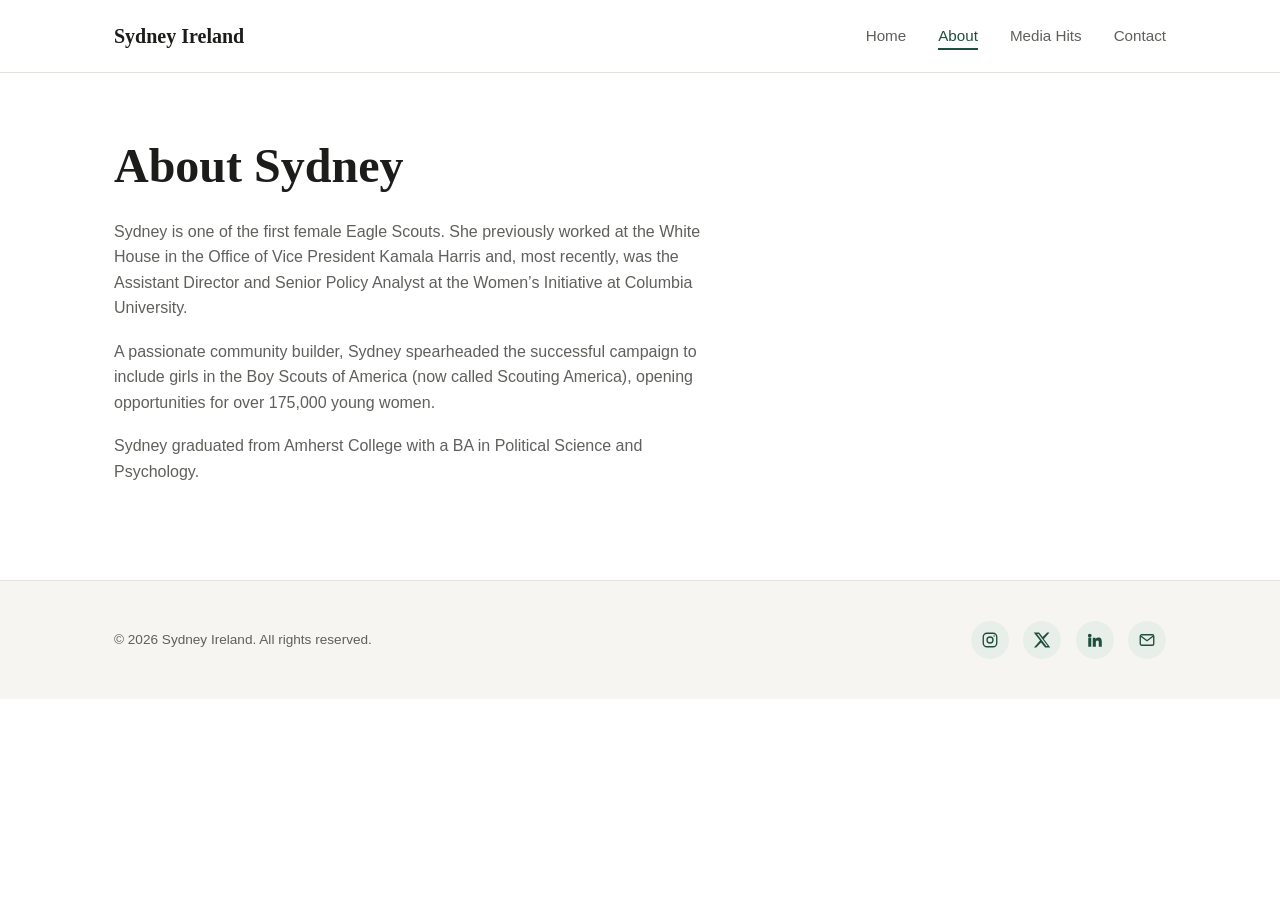
==== about.html @ 196ba007 "Initial commit: personal site with Home, About, Media Hits, Contact Co-Authored-By: Claude Sonnet 5 " ====
<!DOCTYPE html>
<html lang="en">
<head>
  <meta charset="UTF-8" />
  <meta name="viewport" content="width=device-width, initial-scale=1.0" />
  <title>About &mdash; Sydney Ireland</title>
  <meta name="description" content="About Sydney Ireland — first female Eagle Scout, former White House and Columbia University staffer, and advocate who led the campaign to open Scouting America to girls." />
  <link rel="stylesheet" href="assets/css/style.css" />
</head>
<body>
  <a class="skip-link" href="#main">Skip to content</a>

  <header class="site-header">
    <div class="container">
      <a class="site-logo" href="index.html">Sydney Ireland</a>
      <button class="nav-toggle" aria-label="Toggle navigation" aria-expanded="false">
        <svg viewBox="0 0 24 24" fill="none" stroke="currentColor" stroke-width="2" stroke-linecap="round">
          <line x1="3" y1="6" x2="21" y2="6"/><line x1="3" y1="12" x2="21" y2="12"/><line x1="3" y1="18" x2="21" y2="18"/>
        </svg>
      </button>
      <nav class="main-nav" aria-label="Primary">
        <ul>
          <li><a href="index.html">Home</a></li>
          <li><a href="about.html" aria-current="page">About</a></li>
          <li><a href="media.html">Media Hits</a></li>
          <li><a href="contact.html">Contact</a></li>
        </ul>
      </nav>
    </div>
  </header>

  <main id="main">
    <section class="page-section">
      <div class="container">
        <h1>About Sydney</h1>
        <div class="prose" style="margin-top: 1.5rem;">
          <p>
            Sydney is one of the first female Eagle Scouts. She previously worked at the
            White House in the Office of Vice President Kamala Harris and, most recently,
            was the Assistant Director and Senior Policy Analyst at the Women&rsquo;s
            Initiative at Columbia University.
          </p>
          <p>
            A passionate community builder, Sydney spearheaded the successful campaign to
            include girls in the Boy Scouts of America (now called Scouting America),
            opening opportunities for over 175,000 young women.
          </p>
          <p>
            Sydney graduated from Amherst College with a BA in Political Science and
            Psychology.
          </p>
        </div>
      </div>
    </section>
  </main>

  <footer class="site-footer">
    <div class="container">
      <p class="footer-meta">&copy; 2026 Sydney Ireland. All rights reserved.</p>
      <ul class="social-list">
        <li>
          <a href="https://www.instagram.com/sydneyireland/" target="_blank" rel="noopener noreferrer" aria-label="Instagram">
            <svg viewBox="0 0 24 24" fill="none" stroke="currentColor" stroke-width="1.8"><rect x="3" y="3" width="18" height="18" rx="5"/><circle cx="12" cy="12" r="4"/><circle cx="17.5" cy="6.5" r="1" fill="currentColor" stroke="none"/></svg>
          </a>
        </li>
        <li>
          <a href="https://x.com/sydneybireland" target="_blank" rel="noopener noreferrer" aria-label="X (Twitter)">
            <svg viewBox="0 0 24 24" fill="currentColor"><path d="M18.9 2H22l-7.6 8.7L23 22h-6.9l-5.4-6.7L4.4 22H1.3l8.1-9.3L1 2h7.1l4.9 6.1L18.9 2zm-1.2 18h1.9L7.4 4H5.4l12.3 16z"/></svg>
          </a>
        </li>
        <li>
          <a href="https://www.linkedin.com/in/sydneybireland/" target="_blank" rel="noopener noreferrer" aria-label="LinkedIn">
            <svg viewBox="0 0 24 24" fill="currentColor"><path d="M4.98 3.5a2.5 2.5 0 1 1 0 5 2.5 2.5 0 0 1 0-5zM3 9h4v12H3zM9 9h3.6v1.7h.05c.5-.9 1.8-1.9 3.7-1.9 4 0 4.7 2.5 4.7 5.8V21h-4v-5.4c0-1.3 0-2.9-1.8-2.9-1.8 0-2.1 1.4-2.1 2.8V21H9z"/></svg>
          </a>
        </li>
        <li>
          <a href="mailto:sydneyirelandnyc@gmail.com" aria-label="Email">
            <svg viewBox="0 0 24 24" fill="none" stroke="currentColor" stroke-width="1.8"><rect x="3" y="5" width="18" height="14" rx="2"/><path d="m4 7 8 6 8-6"/></svg>
          </a>
        </li>
      </ul>
    </div>
  </footer>

  <script src="assets/js/media-data.js"></script>
  <script src="assets/js/main.js"></script>
</body>
</html>
---- assets/css/style.css ----
/* ---------- Reset & base ---------- */
*,
*::before,
*::after {
  box-sizing: border-box;
}

html,
body,
h1,
h2,
h3,
p,
figure,
ul,
form {
  margin: 0;
}

ul {
  padding: 0;
  list-style: none;
}

img,
svg {
  display: block;
  max-width: 100%;
}

a {
  color: inherit;
}

/* ---------- Design tokens ---------- */
:root {
  --font-heading: Georgia, "Iowan Old Style", "Palatino Linotype", serif;
  --font-body: -apple-system, BlinkMacSystemFont, "Segoe UI", Roboto, Helvetica, Arial, sans-serif;

  --color-bg: #ffffff;
  --color-bg-alt: #f6f5f1;
  --color-text: #1c1c1a;
  --color-text-muted: #5f5f5b;
  --color-accent: #1f4e3d;
  --color-accent-dark: #163a2d;
  --color-accent-light: #e8efe9;
  --color-border: #e3e1db;

  --max-width: 1100px;
  --radius: 10px;
  --shadow: 0 4px 16px rgba(0, 0, 0, 0.06);
}

body {
  font-family: var(--font-body);
  color: var(--color-text);
  background: var(--color-bg);
  line-height: 1.6;
  -webkit-font-smoothing: antialiased;
}

h1,
h2,
h3 {
  font-family: var(--font-heading);
  line-height: 1.2;
  color: var(--color-text);
}

h1 {
  font-size: clamp(2.1rem, 4vw, 3rem);
}

h2 {
  font-size: clamp(1.5rem, 3vw, 2rem);
  margin-bottom: 1rem;
}

p {
  color: var(--color-text-muted);
}

.skip-link {
  position: absolute;
  left: -999px;
  top: auto;
  background: var(--color-accent);
  color: #fff;
  padding: 0.75rem 1.25rem;
  z-index: 1000;
  border-radius: 0 0 var(--radius) 0;
}

.skip-link:focus {
  left: 0;
  top: 0;
}

:focus-visible {
  outline: 2px solid var(--color-accent);
  outline-offset: 2px;
}

.container {
  max-width: var(--max-width);
  margin: 0 auto;
  padding: 0 1.5rem;
}

/* ---------- Header / nav ---------- */
.site-header {
  position: sticky;
  top: 0;
  z-index: 100;
  background: rgba(255, 255, 255, 0.92);
  backdrop-filter: saturate(180%) blur(10px);
  border-bottom: 1px solid var(--color-border);
}

.site-header .container {
  display: flex;
  align-items: center;
  justify-content: space-between;
  height: 72px;
}

.site-logo {
  font-family: var(--font-heading);
  font-size: 1.25rem;
  font-weight: 700;
  text-decoration: none;
  color: var(--color-text);
}

.nav-toggle {
  display: none;
  background: none;
  border: none;
  cursor: pointer;
  padding: 0.5rem;
  color: var(--color-text);
}

.nav-toggle svg {
  width: 26px;
  height: 26px;
}

.main-nav ul {
  display: flex;
  gap: 2rem;
}

.main-nav a {
  text-decoration: none;
  font-size: 0.95rem;
  font-weight: 500;
  color: var(--color-text-muted);
  padding: 0.25rem 0;
  border-bottom: 2px solid transparent;
  transition: color 0.15s ease, border-color 0.15s ease;
}

.main-nav a:hover,
.main-nav a:focus-visible {
  color: var(--color-accent);
}

.main-nav a[aria-current="page"] {
  color: var(--color-accent);
  border-bottom-color: var(--color-accent);
}

@media (max-width: 720px) {
  .nav-toggle {
    display: inline-flex;
  }

  .main-nav {
    position: absolute;
    top: 72px;
    left: 0;
    right: 0;
    background: var(--color-bg);
    border-bottom: 1px solid var(--color-border);
    max-height: 0;
    overflow: hidden;
    transition: max-height 0.25s ease;
  }

  .main-nav.is-open {
    max-height: 320px;
  }

  .main-nav ul {
    flex-direction: column;
    gap: 0;
    padding: 0.5rem 1.5rem 1.5rem;
  }

  .main-nav li {
    border-top: 1px solid var(--color-border);
  }

  .main-nav a {
    display: block;
    padding: 0.9rem 0;
  }
}

/* ---------- Buttons ---------- */
.btn {
  display: inline-block;
  font-weight: 600;
  font-size: 0.95rem;
  text-decoration: none;
  padding: 0.8rem 1.6rem;
  border-radius: 999px;
  transition: transform 0.15s ease, background 0.15s ease, color 0.15s ease;
}

.btn-primary {
  background: var(--color-accent);
  color: #fff;
}

.btn-primary:hover {
  background: var(--color-accent-dark);
}

.btn-secondary {
  background: transparent;
  color: var(--color-accent);
  border: 1.5px solid var(--color-accent);
}

.btn-secondary:hover {
  background: var(--color-accent-light);
}

.btn-row {
  display: flex;
  flex-wrap: wrap;
  gap: 0.9rem;
  margin-top: 2rem;
}

/* ---------- Hero (Home) ---------- */
.hero {
  padding: 5rem 0 4.5rem;
}

.hero .container {
  display: flex;
  align-items: center;
  gap: 3.5rem;
}

.hero-headshot {
  flex: 0 0 auto;
  width: 200px;
  height: 200px;
  border-radius: 50%;
  overflow: hidden;
  box-shadow: var(--shadow);
}

.hero-headshot img {
  width: 100%;
  height: 100%;
  object-fit: cover;
}

.hero-text {
  flex: 1 1 auto;
  min-width: 260px;
}

.hero-eyebrow {
  text-transform: uppercase;
  letter-spacing: 0.08em;
  font-size: 0.8rem;
  font-weight: 700;
  color: var(--color-accent);
  margin-bottom: 0.75rem;
  display: block;
}

.hero-text p {
  font-size: 1.1rem;
  max-width: 55ch;
  margin-top: 1rem;
}

@media (max-width: 640px) {
  .hero .container {
    flex-direction: column;
    text-align: center;
    gap: 2rem;
  }

  .hero-text p {
    margin-left: auto;
    margin-right: auto;
  }

  .btn-row {
    justify-content: center;
  }
}

/* ---------- Generic page section ---------- */
.page-section {
  padding: 4rem 0;
}

.page-section.alt {
  background: var(--color-bg-alt);
}

.section-intro {
  max-width: 65ch;
  margin-bottom: 2.5rem;
}

.prose p + p {
  margin-top: 1.1rem;
}

.prose {
  max-width: 68ch;
}

/* ---------- Media Hits ---------- */
.media-grid {
  display: grid;
  grid-template-columns: repeat(auto-fill, minmax(340px, 1fr));
  gap: 1.75rem;
}

.media-card {
  background: var(--color-bg);
  border: 1px solid var(--color-border);
  border-radius: var(--radius);
  padding: 1.75rem;
  display: flex;
  flex-direction: column;
  gap: 0.6rem;
  transition: box-shadow 0.15s ease, transform 0.15s ease;
}

.media-card:hover {
  box-shadow: var(--shadow);
  transform: translateY(-2px);
}

.media-embed {
  position: relative;
  width: 100%;
  aspect-ratio: 16 / 9;
  border-radius: 8px;
  overflow: hidden;
  background: #000;
  margin-bottom: 0.4rem;
}

.media-embed iframe {
  position: absolute;
  inset: 0;
  width: 100%;
  height: 100%;
  border: 0;
}

.media-embed.is-audio {
  aspect-ratio: auto;
  height: 152px;
  background: transparent;
}

.media-card .media-pub {
  font-size: 0.8rem;
  font-weight: 700;
  text-transform: uppercase;
  letter-spacing: 0.05em;
  color: var(--color-accent);
}

.media-card h3 {
  font-size: 1.15rem;
}

.media-card .media-date {
  font-size: 0.85rem;
  color: var(--color-text-muted);
}

.media-card .media-excerpt {
  font-size: 0.95rem;
  color: var(--color-text-muted);
  flex: 1 1 auto;
}

.media-card .media-link {
  font-weight: 600;
  font-size: 0.9rem;
  color: var(--color-accent);
  text-decoration: none;
  margin-top: 0.5rem;
}

.media-card .media-link:hover {
  text-decoration: underline;
}

.media-empty {
  border: 1px dashed var(--color-border);
  border-radius: var(--radius);
  padding: 3rem 2rem;
  text-align: center;
  color: var(--color-text-muted);
}

/* ---------- Contact ---------- */
.contact-direct {
  background: var(--color-bg-alt);
  border-radius: var(--radius);
  padding: 2.5rem;
  max-width: 420px;
  margin: 0 auto;
}

.contact-direct h3 {
  font-size: 1.05rem;
  margin-bottom: 0.75rem;
}

.contact-email {
  display: inline-flex;
  align-items: center;
  gap: 0.5rem;
  font-weight: 600;
  color: var(--color-accent);
  text-decoration: none;
  word-break: break-all;
}

.contact-email:hover {
  text-decoration: underline;
}

.contact-direct .social-list {
  margin-top: 1.5rem;
}

/* ---------- Social icons ---------- */
.social-list {
  display: flex;
  gap: 0.9rem;
}

.social-list a {
  display: inline-flex;
  align-items: center;
  justify-content: center;
  width: 38px;
  height: 38px;
  border-radius: 50%;
  background: var(--color-accent-light);
  color: var(--color-accent);
  transition: background 0.15s ease, color 0.15s ease;
}

.social-list a:hover {
  background: var(--color-accent);
  color: #fff;
}

.social-list svg {
  width: 18px;
  height: 18px;
}

/* ---------- Footer ---------- */
.site-footer {
  border-top: 1px solid var(--color-border);
  background: var(--color-bg-alt);
  padding: 2.5rem 0;
  margin-top: 2rem;
}

.site-footer .container {
  display: flex;
  flex-wrap: wrap;
  align-items: center;
  justify-content: space-between;
  gap: 1.5rem;
}

.footer-meta {
  font-size: 0.85rem;
  color: var(--color-text-muted);
}

.footer-meta a {
  color: var(--color-text-muted);
  text-decoration: underline;
}
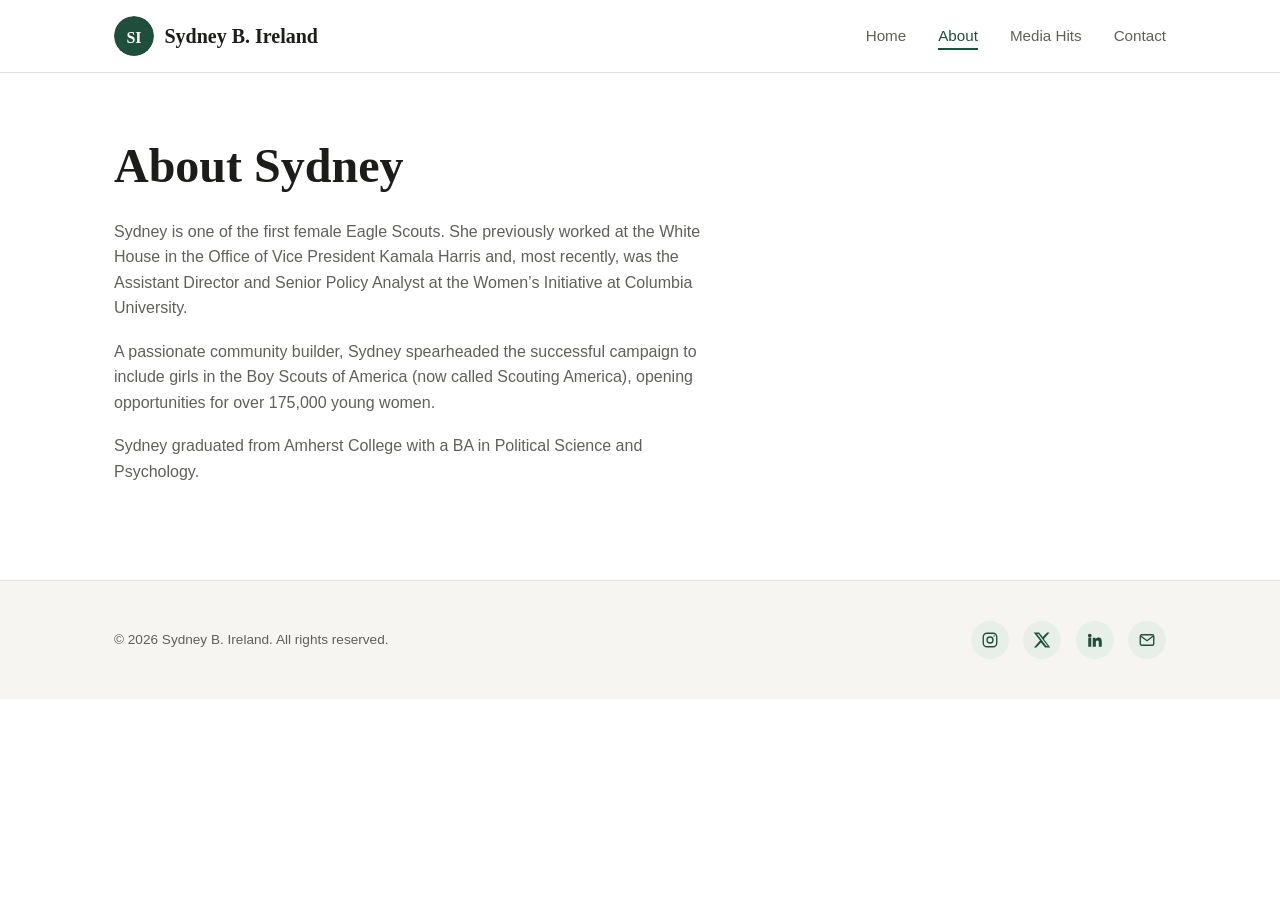
==== commit 098625c7: "Add SI monogram logo and update name to Sydney B. Ireland Adds a circular "SI" badge to the header l" ====
--- a/about.html
+++ b/about.html
@@ -3,8 +3,8 @@
 <head>
   <meta charset="UTF-8" />
   <meta name="viewport" content="width=device-width, initial-scale=1.0" />
-  <title>About &mdash; Sydney Ireland</title>
-  <meta name="description" content="About Sydney Ireland — first female Eagle Scout, former White House and Columbia University staffer, and advocate who led the campaign to open Scouting America to girls." />
+  <title>About &mdash; Sydney B. Ireland</title>
+  <meta name="description" content="About Sydney B. Ireland — first female Eagle Scout, former White House and Columbia University staffer, and advocate who led the campaign to open Scouting America to girls." />
   <link rel="stylesheet" href="assets/css/style.css" />
 </head>
 <body>
@@ -12,7 +12,13 @@
 
   <header class="site-header">
     <div class="container">
-      <a class="site-logo" href="index.html">Sydney Ireland</a>
+      <a class="site-logo" href="index.html">
+        <svg class="logo-mark" viewBox="0 0 40 40" aria-hidden="true">
+          <circle cx="20" cy="20" r="20"/>
+          <text x="20" y="27" text-anchor="middle" font-size="16" font-weight="700">SI</text>
+        </svg>
+        <span class="site-logo-text">Sydney B. Ireland</span>
+      </a>
       <button class="nav-toggle" aria-label="Toggle navigation" aria-expanded="false">
         <svg viewBox="0 0 24 24" fill="none" stroke="currentColor" stroke-width="2" stroke-linecap="round">
           <line x1="3" y1="6" x2="21" y2="6"/><line x1="3" y1="12" x2="21" y2="12"/><line x1="3" y1="18" x2="21" y2="18"/>
@@ -56,7 +62,7 @@
 
   <footer class="site-footer">
     <div class="container">
-      <p class="footer-meta">&copy; 2026 Sydney Ireland. All rights reserved.</p>
+      <p class="footer-meta">&copy; 2026 Sydney B. Ireland. All rights reserved.</p>
       <ul class="social-list">
         <li>
           <a href="https://www.instagram.com/sydneyireland/" target="_blank" rel="noopener noreferrer" aria-label="Instagram">
--- a/assets/css/style.css
+++ b/assets/css/style.css
@@ -125,11 +125,36 @@
 }
 
 .site-logo {
+  display: flex;
+  align-items: center;
+  gap: 0.65rem;
   font-family: var(--font-heading);
   font-size: 1.25rem;
   font-weight: 700;
   text-decoration: none;
   color: var(--color-text);
+}
+
+.logo-mark {
+  flex: 0 0 auto;
+  width: 40px;
+  height: 40px;
+  border-radius: 50%;
+}
+
+.logo-mark circle {
+  fill: var(--color-accent);
+}
+
+.logo-mark text {
+  fill: #fff;
+  font-family: var(--font-heading);
+}
+
+@media (max-width: 400px) {
+  .site-logo-text {
+    display: none;
+  }
 }
 
 .nav-toggle {
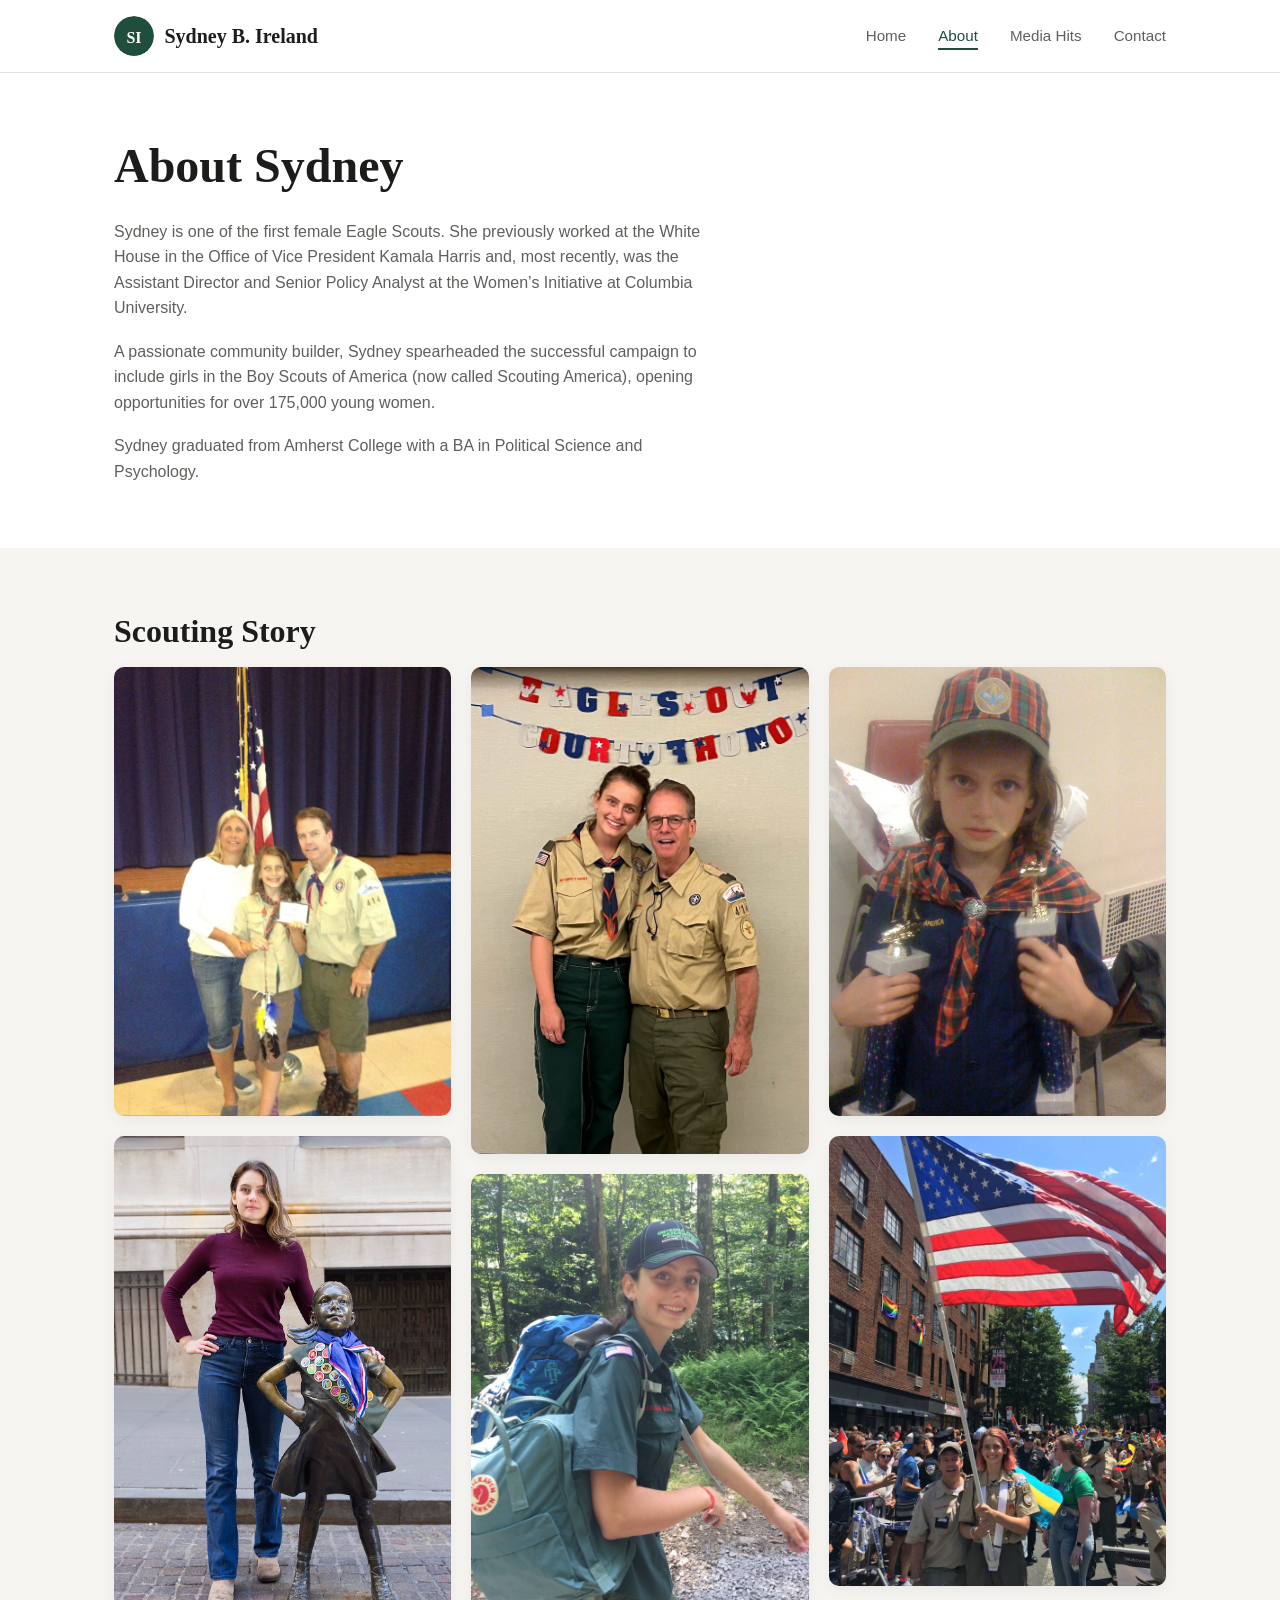
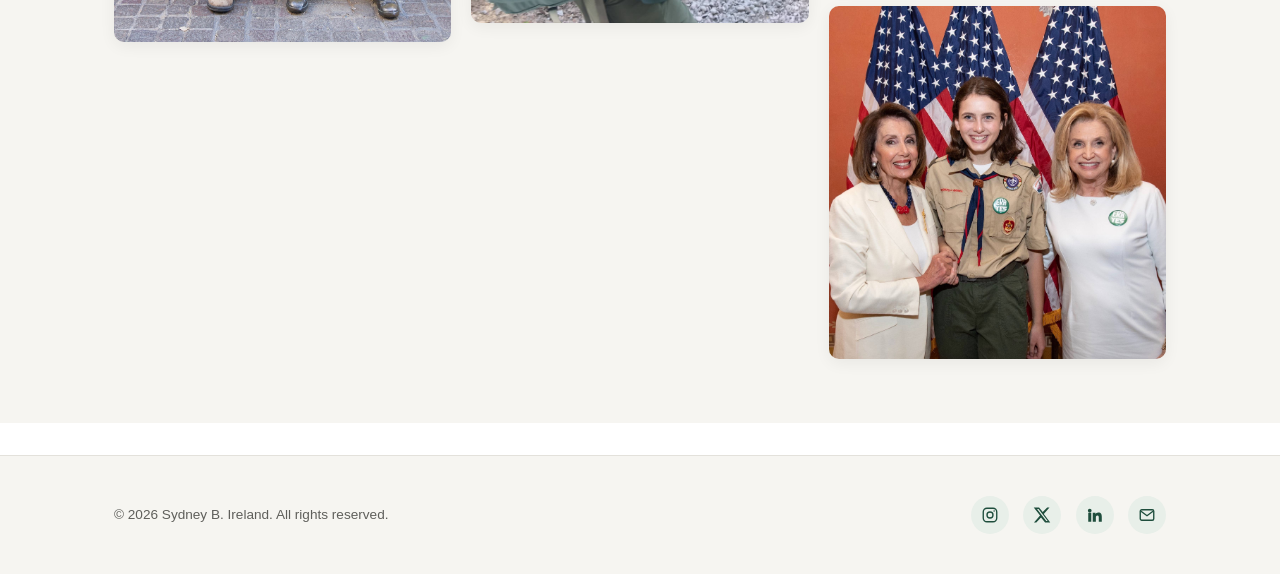
==== commit 5db7c05e: "Add Scouting Story photo gallery to About page Adds a masonry-style gallery section with photos span" ====
--- a/about.html
+++ b/about.html
@@ -5,7 +5,18 @@
   <meta name="viewport" content="width=device-width, initial-scale=1.0" />
   <title>About &mdash; Sydney B. Ireland</title>
   <meta name="description" content="About Sydney B. Ireland — first female Eagle Scout, former White House and Columbia University staffer, and advocate who led the campaign to open Scouting America to girls." />
+  <link rel="icon" type="image/svg+xml" href="assets/img/favicon.svg" />
   <link rel="stylesheet" href="assets/css/style.css" />
+
+  <meta property="og:type" content="profile" />
+  <meta property="og:title" content="About — Sydney B. Ireland" />
+  <meta property="og:description" content="About Sydney B. Ireland — first female Eagle Scout, former White House and Columbia University staffer, and advocate who led the campaign to open Scouting America to girls." />
+  <meta property="og:url" content="https://sydneyirelandnyc.github.io/sydneyireland.com/about.html" />
+  <meta property="og:image" content="https://sydneyirelandnyc.github.io/sydneyireland.com/assets/img/headshot.jpg" />
+  <meta name="twitter:card" content="summary_large_image" />
+  <meta name="twitter:title" content="About — Sydney B. Ireland" />
+  <meta name="twitter:description" content="About Sydney B. Ireland — first female Eagle Scout, former White House and Columbia University staffer, and advocate who led the campaign to open Scouting America to girls." />
+  <meta name="twitter:image" content="https://sydneyirelandnyc.github.io/sydneyireland.com/assets/img/headshot.jpg" />
 </head>
 <body>
   <a class="skip-link" href="#main">Skip to content</a>
@@ -58,6 +69,21 @@
         </div>
       </div>
     </section>
+
+    <section class="page-section alt">
+      <div class="container">
+        <h2>Scouting Story</h2>
+        <div class="scouting-gallery">
+          <img src="assets/img/scouting/scouting-01.jpg" alt="Sydney as a young scout at an award ceremony with two adults" loading="lazy" />
+          <img src="assets/img/scouting/scouting-02.jpg" alt="Sydney standing beside the Fearless Girl statue, wearing a scout sash of merit badges" loading="lazy" />
+          <img src="assets/img/scouting/scouting-03.jpg" alt="Sydney and a scout leader at an Eagle Scout Court of Honor" loading="lazy" />
+          <img src="assets/img/scouting/scouting-04.jpg" alt="Sydney hiking with a backpack in scout uniform" loading="lazy" />
+          <img src="assets/img/scouting/scouting-05.jpg" alt="Young Sydney in scout uniform holding two trophies" loading="lazy" />
+          <img src="assets/img/scouting/scouting-06.jpg" alt="Sydney carrying a large American flag while marching in a parade" loading="lazy" />
+          <img src="assets/img/scouting/scouting-07.jpg" alt="Sydney in scout uniform standing with two guests in front of American flags" loading="lazy" />
+        </div>
+      </div>
+    </section>
   </main>
 
   <footer class="site-footer">
--- a/assets/css/style.css
+++ b/assets/css/style.css
@@ -356,6 +356,33 @@
   max-width: 68ch;
 }
 
+/* ---------- Scouting Story ---------- */
+.scouting-gallery {
+  column-count: 3;
+  column-gap: 1.25rem;
+}
+
+.scouting-gallery img {
+  width: 100%;
+  display: block;
+  border-radius: var(--radius);
+  box-shadow: var(--shadow);
+  margin-bottom: 1.25rem;
+  break-inside: avoid;
+}
+
+@media (max-width: 900px) {
+  .scouting-gallery {
+    column-count: 2;
+  }
+}
+
+@media (max-width: 560px) {
+  .scouting-gallery {
+    column-count: 1;
+  }
+}
+
 /* ---------- Media Hits ---------- */
 .media-grid {
   display: grid;
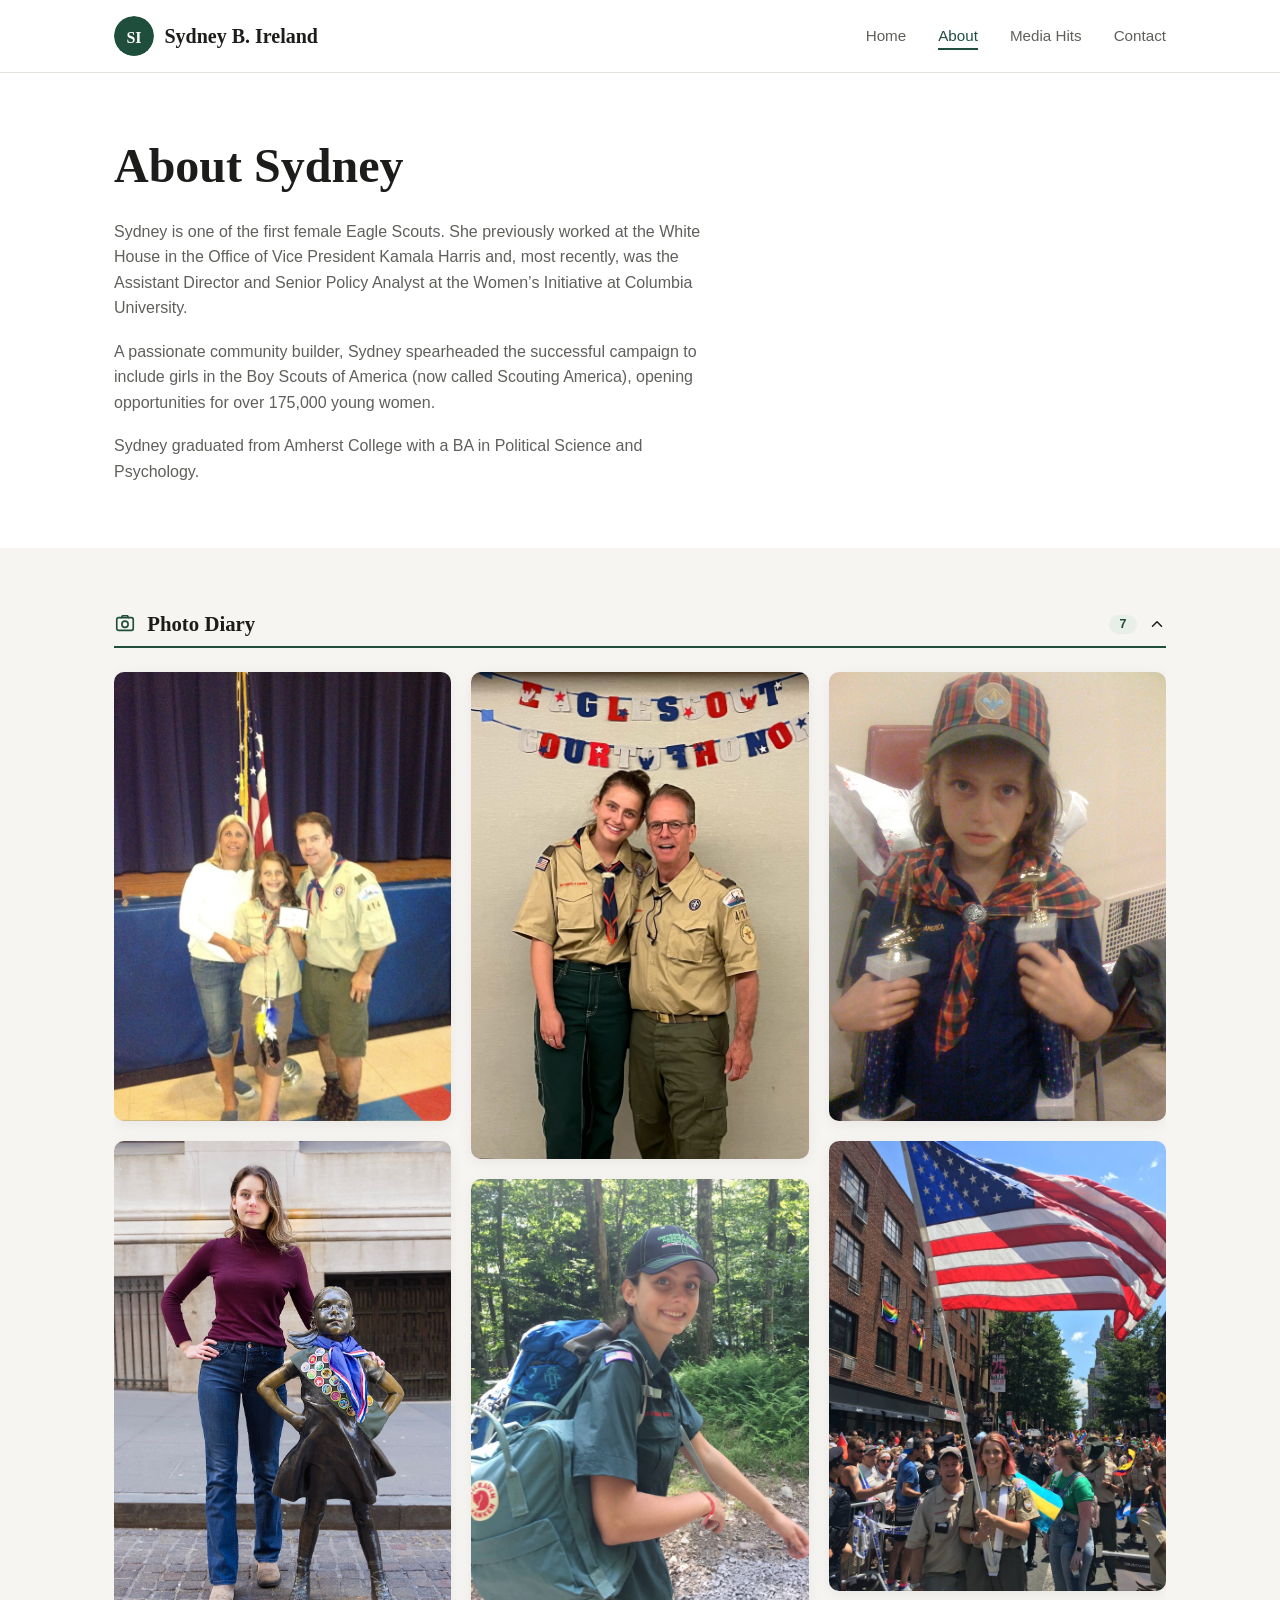
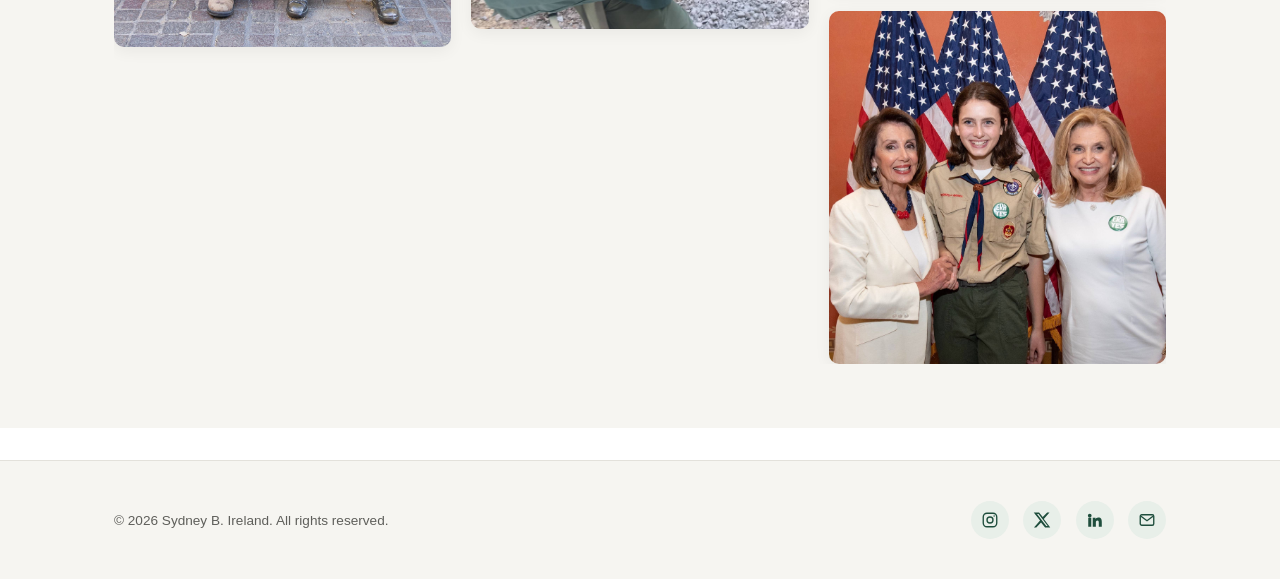
==== commit 1ab9fede: "Add hover-reveal accordion and outlet favicons to Media Hits & Photo Diary Media Hits categories and" ====
--- a/about.html
+++ b/about.html
@@ -11,12 +11,12 @@
   <meta property="og:type" content="profile" />
   <meta property="og:title" content="About — Sydney B. Ireland" />
   <meta property="og:description" content="About Sydney B. Ireland — first female Eagle Scout, former White House and Columbia University staffer, and advocate who led the campaign to open Scouting America to girls." />
-  <meta property="og:url" content="https://sydneyirelandnyc.github.io/sydneyireland.com/about.html" />
-  <meta property="og:image" content="https://sydneyirelandnyc.github.io/sydneyireland.com/assets/img/headshot.jpg" />
+  <meta property="og:url" content="https://sydneybireland.com/about.html" />
+  <meta property="og:image" content="https://sydneybireland.com/assets/img/headshot.jpg" />
   <meta name="twitter:card" content="summary_large_image" />
   <meta name="twitter:title" content="About — Sydney B. Ireland" />
   <meta name="twitter:description" content="About Sydney B. Ireland — first female Eagle Scout, former White House and Columbia University staffer, and advocate who led the campaign to open Scouting America to girls." />
-  <meta name="twitter:image" content="https://sydneyirelandnyc.github.io/sydneyireland.com/assets/img/headshot.jpg" />
+  <meta name="twitter:image" content="https://sydneybireland.com/assets/img/headshot.jpg" />
 </head>
 <body>
   <a class="skip-link" href="#main">Skip to content</a>
@@ -72,15 +72,32 @@
 
     <section class="page-section alt">
       <div class="container">
-        <h2>Scouting Story</h2>
-        <div class="scouting-gallery">
-          <img src="assets/img/scouting/scouting-01.jpg" alt="Sydney as a young scout at an award ceremony with two adults" loading="lazy" />
-          <img src="assets/img/scouting/scouting-02.jpg" alt="Sydney standing beside the Fearless Girl statue, wearing a scout sash of merit badges" loading="lazy" />
-          <img src="assets/img/scouting/scouting-03.jpg" alt="Sydney and a scout leader at an Eagle Scout Court of Honor" loading="lazy" />
-          <img src="assets/img/scouting/scouting-04.jpg" alt="Sydney hiking with a backpack in scout uniform" loading="lazy" />
-          <img src="assets/img/scouting/scouting-05.jpg" alt="Young Sydney in scout uniform holding two trophies" loading="lazy" />
-          <img src="assets/img/scouting/scouting-06.jpg" alt="Sydney carrying a large American flag while marching in a parade" loading="lazy" />
-          <img src="assets/img/scouting/scouting-07.jpg" alt="Sydney in scout uniform standing with two guests in front of American flags" loading="lazy" />
+        <div class="reveal-section is-expanded">
+          <h2>
+            <button class="reveal-toggle" type="button" aria-expanded="true">
+              <svg class="reveal-icon" viewBox="0 0 24 24" fill="none" stroke="currentColor" stroke-width="1.8" stroke-linecap="round" stroke-linejoin="round" aria-hidden="true">
+                <rect x="3" y="5" width="18" height="14" rx="2"/>
+                <circle cx="12" cy="12.3" r="3.4"/>
+                <path d="M8.2 5l1.1-2h5.4l1.1 2"/>
+              </svg>
+              <span class="reveal-label">Photo Diary</span>
+              <span class="reveal-count">7</span>
+              <svg class="reveal-chevron" viewBox="0 0 24 24" fill="none" stroke="currentColor" stroke-width="2" stroke-linecap="round" stroke-linejoin="round" aria-hidden="true">
+                <polyline points="6 9 12 15 18 9"></polyline>
+              </svg>
+            </button>
+          </h2>
+          <div class="reveal-body">
+            <div class="scouting-gallery">
+              <img src="assets/img/scouting/scouting-01.jpg" alt="Sydney as a young scout at an award ceremony with two adults" loading="lazy" />
+              <img src="assets/img/scouting/scouting-02.jpg" alt="Sydney standing beside the Fearless Girl statue, wearing a scout sash of merit badges" loading="lazy" />
+              <img src="assets/img/scouting/scouting-03.jpg" alt="Sydney and a scout leader at an Eagle Scout Court of Honor" loading="lazy" />
+              <img src="assets/img/scouting/scouting-04.jpg" alt="Sydney hiking with a backpack in scout uniform" loading="lazy" />
+              <img src="assets/img/scouting/scouting-05.jpg" alt="Young Sydney in scout uniform holding two trophies" loading="lazy" />
+              <img src="assets/img/scouting/scouting-06.jpg" alt="Sydney carrying a large American flag while marching in a parade" loading="lazy" />
+              <img src="assets/img/scouting/scouting-07.jpg" alt="Sydney in scout uniform standing with two guests in front of American flags" loading="lazy" />
+            </div>
+          </div>
         </div>
       </div>
     </section>
--- a/assets/css/style.css
+++ b/assets/css/style.css
@@ -383,6 +383,88 @@
   }
 }
 
+/* ---------- Hover-reveal accordion (Media Hits categories, Photo Diary) ---------- */
+.reveal-section + .reveal-section {
+  margin-top: 3.5rem;
+}
+
+.reveal-section h2,
+.reveal-section h3 {
+  margin: 0;
+}
+
+.reveal-toggle {
+  display: flex;
+  align-items: center;
+  gap: 0.7rem;
+  width: 100%;
+  background: none;
+  border: none;
+  padding: 0 0 0.6rem;
+  border-bottom: 2px solid var(--color-accent);
+  font-family: var(--font-heading);
+  font-size: 1.3rem;
+  font-weight: 700;
+  color: var(--color-text);
+  cursor: pointer;
+  text-align: left;
+  transition: color 0.2s ease;
+}
+
+.reveal-toggle:hover,
+.reveal-toggle:focus-visible {
+  color: var(--color-accent);
+}
+
+.reveal-icon {
+  width: 22px;
+  height: 22px;
+  flex-shrink: 0;
+  color: var(--color-accent);
+}
+
+.reveal-count {
+  margin-left: auto;
+  font-family: var(--font-body);
+  font-size: 0.78rem;
+  font-weight: 700;
+  color: var(--color-accent);
+  background: var(--color-accent-light);
+  padding: 0.15rem 0.65rem;
+  border-radius: 999px;
+}
+
+.reveal-chevron {
+  width: 18px;
+  height: 18px;
+  flex-shrink: 0;
+  transition: transform 0.35s ease;
+}
+
+.reveal-section.is-expanded .reveal-chevron {
+  transform: rotate(180deg);
+}
+
+.reveal-body {
+  max-height: 0;
+  overflow: hidden;
+  opacity: 0;
+  transform: translateY(-8px);
+  transition: max-height 0.5s ease, opacity 0.3s ease, transform 0.3s ease;
+}
+
+.reveal-section.is-expanded .reveal-body {
+  max-height: 8000px;
+  opacity: 1;
+  transform: translateY(0);
+  transition: max-height 0.6s ease, opacity 0.4s ease 0.08s, transform 0.4s ease 0.08s;
+}
+
+.reveal-body .media-grid,
+.reveal-body .scouting-gallery {
+  padding-top: 1.5rem;
+}
+
 /* ---------- Media Hits ---------- */
 .media-grid {
   display: grid;
@@ -431,11 +513,21 @@
 }
 
 .media-card .media-pub {
+  display: flex;
+  align-items: center;
+  gap: 0.4rem;
   font-size: 0.8rem;
   font-weight: 700;
   text-transform: uppercase;
   letter-spacing: 0.05em;
   color: var(--color-accent);
+}
+
+.media-pub-icon {
+  width: 16px;
+  height: 16px;
+  border-radius: 3px;
+  flex-shrink: 0;
 }
 
 .media-card h3 {
